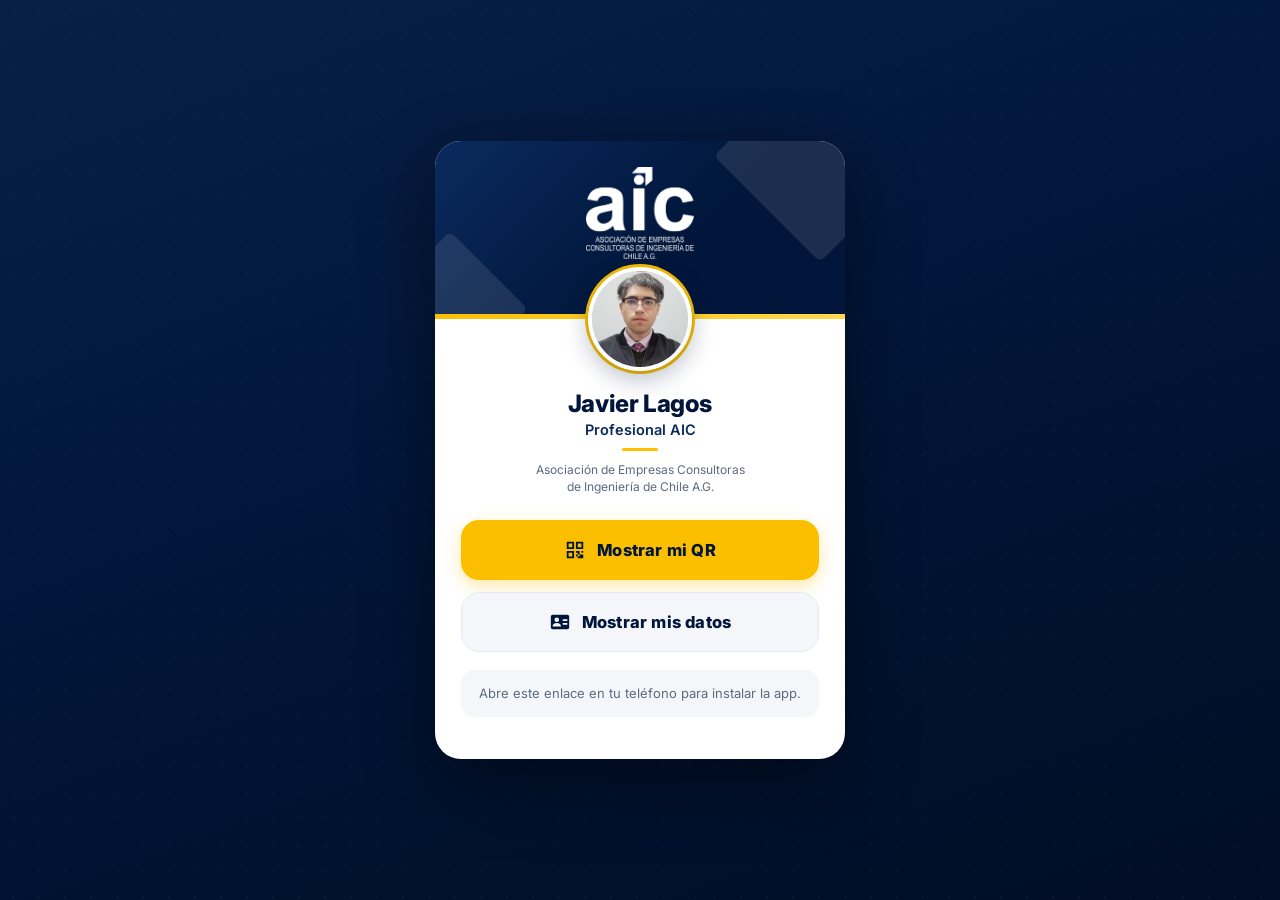
==== app/javier-lagos/index.html @ f67bbdd4 "Add files via upload" ====
<!DOCTYPE html>
<html lang="es">
<head>
<meta charset="UTF-8">
<meta name="viewport" content="width=device-width, initial-scale=1.0, viewport-fit=cover">
<meta name="theme-color" content="#01163A">
<title>Javier Lagos — Tarjeta AIC</title>
<link rel="manifest" href="manifest.webmanifest">
<link rel="icon" href="../img/icono-192.png">
<link rel="apple-touch-icon" href="../img/apple-touch-icon.png">
<meta name="apple-mobile-web-app-capable" content="yes">
<meta name="mobile-web-app-capable" content="yes">
<meta name="apple-mobile-web-app-title" content="Tarjeta AIC">
<meta name="apple-mobile-web-app-status-bar-style" content="black-translucent">
<link rel="preconnect" href="https://fonts.googleapis.com">
<link href="https://fonts.googleapis.com/css2?family=Inter:wght@400;500;600;700;800&display=swap" rel="stylesheet">
<link rel="stylesheet" href="../app.css">
</head>
<body>
<!-- Única línea propia de cada persona: debe coincidir con app/personas.js -->
<script>window.PERSONA = "javier-lagos";</script>
<script src="../personas.js"></script>
<script src="../vendor/qrcode.min.js"></script>
<script src="../app.js"></script>
</body>
</html>
---- app/app.css ----
/* Estilos de la app — mismos colores, tipografía y piezas de la tarjeta digital */
:root{
  --azul:#01163A;
  --azul-medio:#0a2a5e;
  --amarillo:#FCBF00;
  --blanco:#ffffff;
  --gris-texto:#5b6b82;
  --gris-fondo:#f4f6fa;
  --radio:18px;
  --top:env(safe-area-inset-top,0px);
  --bottom:env(safe-area-inset-bottom,0px);
}
*{margin:0;padding:0;box-sizing:border-box;-webkit-tap-highlight-color:transparent}
html{-webkit-text-size-adjust:100%;background:var(--azul)}
body{
  font-family:'Inter','Segoe UI',system-ui,-apple-system,sans-serif;
  background:linear-gradient(160deg,#0a1f45 0%,var(--azul) 45%,#010d24 100%);
  min-height:100vh;min-height:100dvh;
  color:var(--azul);
  overscroll-behavior:none;
}
body::before{
  content:'';position:fixed;inset:0;pointer-events:none;
  background-image:radial-gradient(rgba(255,255,255,.035) 1px,transparent 1px);
  background-size:26px 26px;
}

/* ===== Vistas ===== */
.vista{display:none;min-height:100vh;min-height:100dvh;
  padding:calc(var(--top) + 20px) 16px calc(var(--bottom) + 20px);
  align-items:center;justify-content:center}
.vista.activa{display:flex}

/* ===== Tarjeta (panel blanco) ===== */
.card{
  position:relative;background:var(--blanco);
  width:100%;max-width:410px;border-radius:26px;overflow:hidden;
  box-shadow:0 24px 70px rgba(0,0,0,.45);
  animation:entrada .55s cubic-bezier(.22,1,.36,1) both;
}
@keyframes entrada{from{opacity:0;transform:translateY(20px) scale(.98)}to{opacity:1;transform:none}}
@media (prefers-reduced-motion:reduce){*{animation:none!important;transition:none!important}}

.header{
  background:linear-gradient(135deg,var(--azul-medio) 0%,var(--azul) 60%);
  padding:26px 24px 56px;text-align:center;position:relative;overflow:hidden;
}
.header::before,.header::after{
  content:'';position:absolute;border-radius:6px;opacity:.10;background:var(--blanco);transform:rotate(45deg);
}
.header::before{width:150px;height:150px;top:-60px;right:-50px}
.header::after{width:110px;height:110px;bottom:-45px;left:-40px}
.logo-img{max-height:92px;max-width:180px;position:relative;z-index:1;display:inline-block}
.linea-amarilla{position:absolute;bottom:0;left:0;right:0;height:5px;background:linear-gradient(90deg,var(--amarillo),#ffd84d);z-index:2}

.foto-wrap{margin-top:-52px;text-align:center;position:relative;z-index:3}
.foto,.foto-iniciales{
  width:104px;height:104px;border-radius:50%;border:4px solid var(--blanco);
  box-shadow:0 8px 24px rgba(1,22,58,.28),0 0 0 3px var(--amarillo);
}
.foto{object-fit:cover;background:#dfe6ef}
.foto-iniciales{display:none;background:linear-gradient(135deg,var(--azul-medio),var(--azul));
  color:var(--amarillo);font-size:36px;font-weight:700;align-items:center;justify-content:center;margin:0 auto}

.info{text-align:center;padding:14px 26px 2px}
.nombre{font-size:24px;font-weight:800;color:var(--azul);letter-spacing:-.4px}
.cargo{font-size:14.5px;font-weight:600;color:var(--azul-medio);margin-top:3px}
.cargo::after{content:'';display:block;width:36px;height:3px;border-radius:2px;background:var(--amarillo);margin:10px auto 0}
.empresa{font-size:12px;line-height:1.45;color:var(--gris-texto);margin-top:10px;padding:0 12px}

/* ===== Botones principales ===== */
.opciones{display:grid;gap:12px;padding:22px 26px 8px}
.btn-app{
  width:100%;min-height:60px;border-radius:var(--radio);
  font-family:inherit;font-size:16.5px;font-weight:800;letter-spacing:.2px;
  display:flex;align-items:center;justify-content:center;gap:11px;
  cursor:pointer;text-decoration:none;
  transition:transform .2s ease,box-shadow .2s ease,background .2s ease;
}
.btn-app svg{width:22px;height:22px;flex-shrink:0}
.btn-app:active{transform:scale(.98)}
.btn-qr{border:none;background:var(--amarillo);color:var(--azul);box-shadow:0 6px 18px rgba(252,191,0,.35)}
.btn-datos{border:1.5px solid #e6ebf3;background:var(--gris-fondo);color:var(--azul)}

/* ===== Ayuda de instalación (solo en el navegador) ===== */
.instalar{margin:10px 26px 24px;padding:14px 16px;border-radius:14px;background:var(--gris-fondo);
  font-size:13px;line-height:1.5;color:var(--gris-texto);text-align:center;display:none}
.instalar.visible{display:block}
.instalar b{color:var(--azul)}
.instalar svg{width:16px;height:16px;vertical-align:-3px;fill:var(--azul-medio)}
.btn-instalar{margin-top:10px;min-height:46px;font-size:14.5px;background:var(--azul);color:var(--blanco);border:none}
.pie{height:18px}

/* ===== Vista QR ===== */
#vista-qr .header{padding:20px 24px 50px}
#vista-qr .logo-img{max-height:64px}
#vista-qr .foto-wrap{margin-top:-46px}
#vista-qr .foto,#vista-qr .foto-iniciales{width:88px;height:88px}
#vista-qr .nombre{font-size:22px}
.qr-caja{display:flex;justify-content:center;padding:16px 22px 6px}
.qr{width:max(200px,min(72vw,calc(100vh - 400px),300px));width:max(200px,min(72vw,calc(100dvh - 400px),300px));aspect-ratio:1/1;background:#fff}
.qr img,.qr canvas{width:100%!important;height:100%!important;display:block;image-rendering:pixelated}
.qr-texto{text-align:center;font-size:12.5px;color:var(--gris-texto);padding:4px 24px 22px}

/* ===== Vista datos (tarjeta actual, sin modificar) ===== */
#vista-datos{padding:0}
#marco{position:fixed;left:0;right:0;bottom:0;top:var(--top);width:100%;height:calc(100% - var(--top));border:0;background:var(--azul)}

/* ===== Botón volver ===== */
.volver{
  position:fixed;z-index:20;top:calc(var(--top) + 12px);left:12px;
  width:44px;height:44px;border-radius:50%;border:1.5px solid rgba(255,255,255,.35);
  background:rgba(1,22,58,.55);backdrop-filter:blur(6px);-webkit-backdrop-filter:blur(6px);
  display:none;align-items:center;justify-content:center;cursor:pointer;
}
.volver svg{width:22px;height:22px;fill:#fff}
.volver.visible{display:flex}

/* ===== Mensaje de error ===== */
.aviso{color:#fff;text-align:center;font-size:14px;line-height:1.5;max-width:320px}

@media (max-height:640px){
  .header{padding:20px 24px 50px}
  .logo-img{max-height:72px}
}
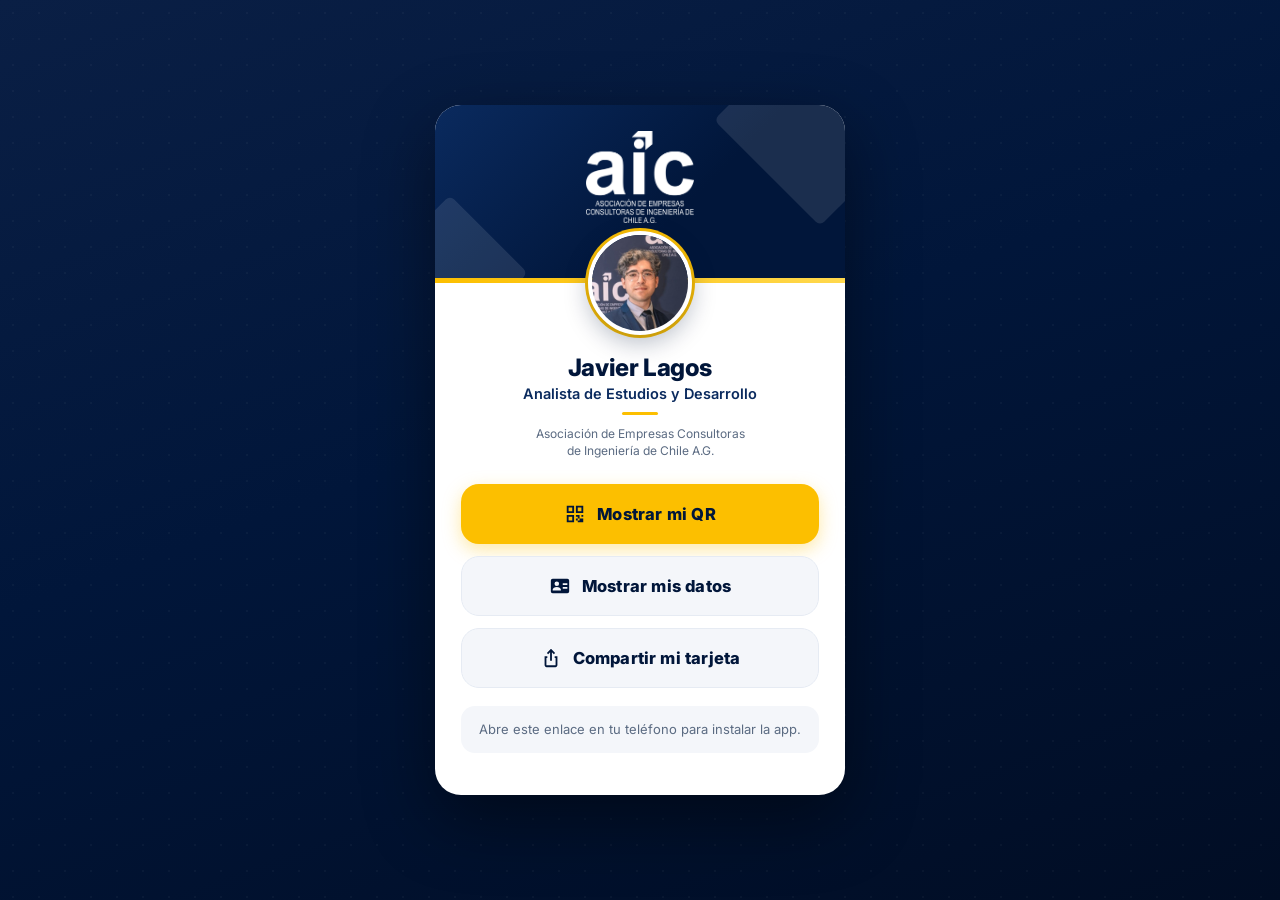
==== commit a5a39cf9: "Add files via upload" ====
--- a/app/javier-lagos/index.html
+++ b/app/javier-lagos/index.html
@@ -17,9 +17,14 @@
 <link rel="stylesheet" href="../app.css">
 </head>
 <body>
-<!-- Única línea propia de cada persona: debe coincidir con app/personas.js -->
-<script>window.PERSONA = "javier-lagos";</script>
-<script src="../personas.js"></script>
+<!-- Datos de esta persona. "qr" es el enlace exacto del QR ya distribuido: no cambiarlo. -->
+<script>
+  window.PERSONA = "javier-lagos";
+  window.PERSONAS = { "javier-lagos": {
+    tarjeta: "Javier-Lagos.html",
+    qr: "https://equipo-aic.github.io/tarjetas-digitales/Javier-Lagos.html"
+  } };
+</script>
 <script src="../vendor/qrcode.min.js"></script>
 <script src="../app.js"></script>
 </body>
--- a/app/app.css
+++ b/app/app.css
@@ -77,7 +77,7 @@
   cursor:pointer;text-decoration:none;
   transition:transform .2s ease,box-shadow .2s ease,background .2s ease;
 }
-.btn-app svg{width:22px;height:22px;flex-shrink:0}
+.btn-app svg{width:22px;height:22px;flex-shrink:0;fill:currentColor}
 .btn-app:active{transform:scale(.98)}
 .btn-qr{border:none;background:var(--amarillo);color:var(--azul);box-shadow:0 6px 18px rgba(252,191,0,.35)}
 .btn-datos{border:1.5px solid #e6ebf3;background:var(--gris-fondo);color:var(--azul)}
@@ -87,6 +87,7 @@
   font-size:13px;line-height:1.5;color:var(--gris-texto);text-align:center;display:none}
 .instalar.visible{display:block}
 .instalar b{color:var(--azul)}
+.instalar small{display:block;margin-top:6px;font-size:12px}
 .instalar svg{width:16px;height:16px;vertical-align:-3px;fill:var(--azul-medio)}
 .btn-instalar{margin-top:10px;min-height:46px;font-size:14.5px;background:var(--azul);color:var(--blanco);border:none}
 .pie{height:18px}
